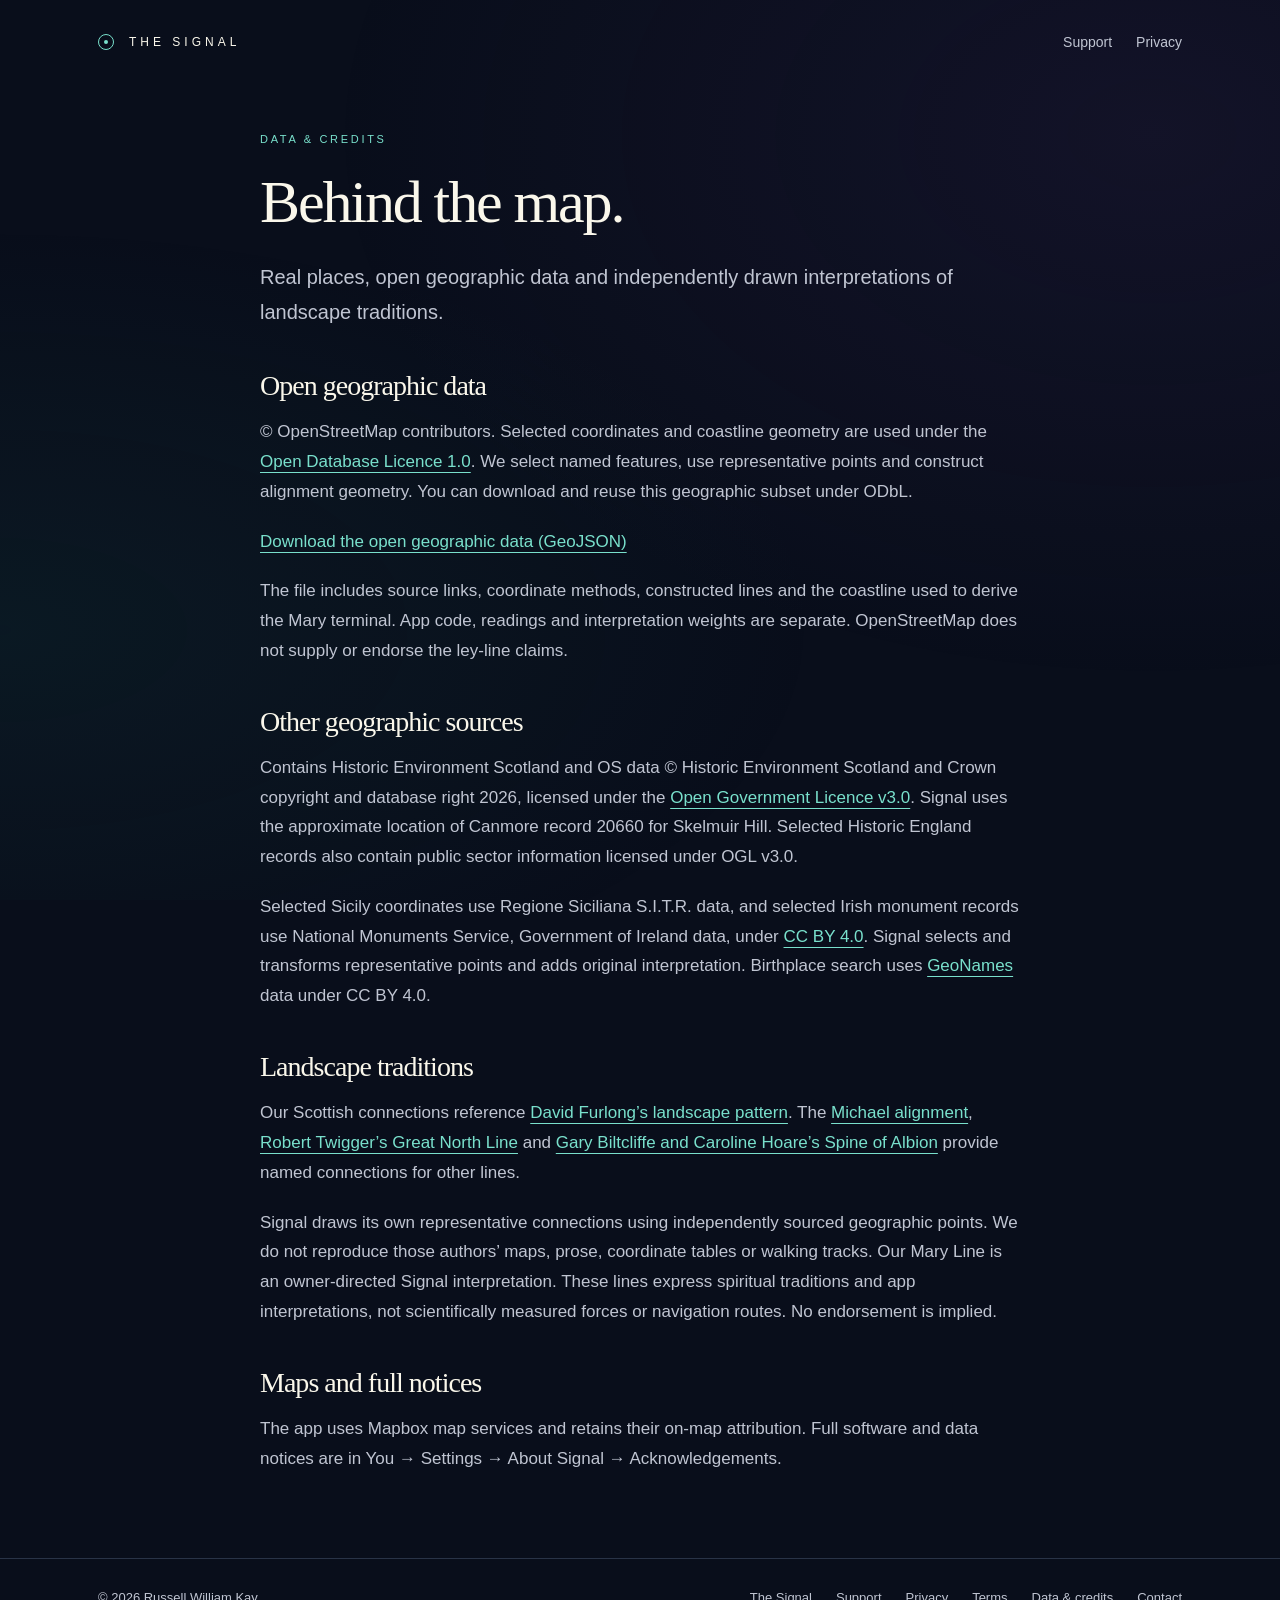
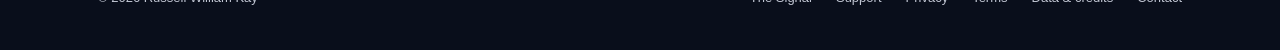
==== credits.html @ 0c4c9445 "Update The Signal public website" ====
<!doctype html>
<html lang="en-GB"><head><meta charset="utf-8"><meta name="viewport" content="width=device-width,initial-scale=1"><meta name="theme-color" content="#090e1b"><title>Data &amp; credits. · The Signal</title><meta name="description" content="Geographic data credits, landscape references and the open geographic download used by The Signal."><link rel="canonical" href="https://rwk506787.github.io/the-signal-site/credits.html"><meta property="og:title" content="Data &amp; credits. · The Signal"><meta property="og:description" content="Geographic data credits, landscape references and the open geographic download used by The Signal."><meta property="og:type" content="website"><link rel="icon" href="favicon.svg" type="image/svg+xml"><link rel="stylesheet" href="styles.css"></head>
<body><a class="skip" href="#main">Skip to content</a><header><div class="shell"><a class="brand" href="index.html"><span class="mark" aria-hidden="true"></span>THE SIGNAL</a><nav aria-label="Main navigation"><a href="support.html">Support</a><a href="privacy.html">Privacy</a></nav></div></header><main id="main" class="shell"><article class="article"><p class="eyebrow">Data &amp; credits</p><h1>Behind the map.</h1><p class="lede">Real places, open geographic data and independently drawn interpretations of landscape traditions.</p>
<h2>Open geographic data</h2><p>© OpenStreetMap contributors. Selected coordinates and coastline geometry are used under the <a href="https://opendatacommons.org/licenses/odbl/1-0/">Open Database Licence 1.0</a>. We select named features, use representative points and construct alignment geometry. You can download and reuse this geographic subset under ODbL.</p><p><a href="data/open-geography.geojson" download>Download the open geographic data (GeoJSON)</a></p><p>The file includes source links, coordinate methods, constructed lines and the coastline used to derive the Mary terminal. App code, readings and interpretation weights are separate. OpenStreetMap does not supply or endorse the ley-line claims.</p>
<h2>Other geographic sources</h2><p>Contains Historic Environment Scotland and OS data © Historic Environment Scotland and Crown copyright and database right 2026, licensed under the <a href="https://www.nationalarchives.gov.uk/doc/open-government-licence/version/3/">Open Government Licence v3.0</a>. Signal uses the approximate location of Canmore record 20660 for Skelmuir Hill. Selected Historic England records also contain public sector information licensed under OGL v3.0.</p><p>Selected Sicily coordinates use Regione Siciliana S.I.T.R. data, and selected Irish monument records use National Monuments Service, Government of Ireland data, under <a href="https://creativecommons.org/licenses/by/4.0/">CC BY 4.0</a>. Signal selects and transforms representative points and adds original interpretation. Birthplace search uses <a href="https://www.geonames.org/">GeoNames</a> data under CC BY 4.0.</p>
<h2>Landscape traditions</h2><p>Our Scottish connections reference <a href="https://davidfurlong.co.uk/scotland.htm">David Furlong’s landscape pattern</a>. The <a href="https://www.davidfurlong.co.uk/michael_alignment.htm">Michael alignment</a>, <a href="https://www.wigtownbookfestival.com/blog/5-questions-robert-twigger">Robert Twigger’s Great North Line</a> and <a href="https://belinusline.com/spined.php">Gary Biltcliffe and Caroline Hoare’s Spine of Albion</a> provide named connections for other lines.</p><p>Signal draws its own representative connections using independently sourced geographic points. We do not reproduce those authors’ maps, prose, coordinate tables or walking tracks. Our Mary Line is an owner-directed Signal interpretation. These lines express spiritual traditions and app interpretations, not scientifically measured forces or navigation routes. No endorsement is implied.</p>
<h2>Maps and full notices</h2><p>The app uses Mapbox map services and retains their on-map attribution. Full software and data notices are in You → Settings → About Signal → Acknowledgements.</p></article></main><footer><div class="shell"><p>© 2026 Russell William Kay</p><nav aria-label="Footer"><a href="index.html">The Signal</a><a href="support.html">Support</a><a href="privacy.html">Privacy</a><a href="terms.html">Terms</a><a href="credits.html">Data &amp; credits</a><a href="mailto:thesignalapp@outlook.com">Contact</a></nav></div></footer></body></html>
---- styles.css ----
*{box-sizing:border-box}html{color-scheme:dark;scroll-behavior:smooth}body{margin:0;background:#090e1b;color:#faf7eb;font:17px/1.75 -apple-system,BlinkMacSystemFont,"Segoe UI",sans-serif}body:before{content:"";position:fixed;inset:0;z-index:-1;pointer-events:none;background:radial-gradient(ellipse at 90% 15%,#39265b35,transparent 50%),radial-gradient(ellipse at 0% 70%,#16595425,transparent 45%)}a{color:#79e0cc;text-underline-offset:5px}a:hover{color:#b5fff0}a:focus-visible,summary:focus-visible{outline:2px solid #79e0cc;outline-offset:5px;border-radius:4px}.skip{position:absolute;left:16px;top:-80px;background:#111b2e;padding:10px;z-index:10}.skip:focus{top:12px}.shell{max-width:1140px;margin:auto;padding:0 28px}header{padding:30px 0}header .shell{display:flex;align-items:center;justify-content:space-between;gap:25px}.brand{text-decoration:none;color:#faf7eb;font-size:12px;letter-spacing:4px;white-space:nowrap;display:flex;align-items:center;gap:15px}.mark{width:16px;height:16px;border:1px solid #79e0cc;border-radius:50%;position:relative}.mark:after{content:"";position:absolute;inset:5px;background:#79e0cc;border-radius:50%}nav{display:flex;gap:24px;flex-wrap:wrap;font-size:14px}nav a{text-decoration:none;color:#c0c5d2}nav a[aria-current=page]{color:#79e0cc}h1,h2,h3{font-family:Georgia,"Times New Roman",serif;font-weight:400;line-height:1.12;letter-spacing:-.035em}h1{font-size:clamp(44px,6vw,76px);margin:20px 0 24px}h2{font-size:34px;margin:40px 0 16px}h3{font-size:27px;margin:0 0 16px}p,li{color:#c0c5d2}p{margin:0 0 20px}.eyebrow{font-size:11px;letter-spacing:2.7px;text-transform:uppercase;color:#79e0cc;margin:0 0 20px}.hero{display:grid;grid-template-columns:1.1fr .9fr;gap:80px;align-items:center;min-height:690px;padding:40px 0 80px}.hero h1 span{color:#79e0cc}.hero .intro{font-size:20px;max-width:490px}.coming{display:inline-flex;gap:10px;align-items:center;font-size:13px;color:#dde5ec;border:1px solid #364153;border-radius:30px;padding:10px 18px;margin:16px 0}.coming:before{content:"";width:6px;height:6px;background:#79e0cc;border-radius:50%}.device-space{position:relative;max-width:330px;margin:auto}.device-space:before{content:"";position:absolute;inset:-8%;border-radius:50%;background:radial-gradient(ellipse,#7257ba45,transparent 67%);filter:blur(20px)}.device{position:relative;width:100%;height:auto;display:block;border:2px solid #414e63;border-radius:42px;box-shadow:0 32px 100px #0008}.stars{position:absolute;inset:-45px;background:radial-gradient(circle at 4% 20%,#79e0cc 1px,transparent 2px),radial-gradient(circle at 96% 74%,#79e0cc 1px,transparent 3px),radial-gradient(circle at 13% 69%,#b293f8 1px,transparent 2px),radial-gradient(circle at 88% 9%,#faf7eb 1px,transparent 2px),radial-gradient(circle at 95% 27%,#b293f8 1px,transparent 2px),radial-gradient(circle at 7% 88%,#b293f8 2px,transparent 3px);animation:breathe 8s ease-in-out infinite;pointer-events:none}.features{display:grid;grid-template-columns:repeat(3,1fr);gap:45px;padding:40px 0 70px;border-top:1px solid #293347}.features p{font-size:16px}.article{max-width:760px;margin:45px auto 85px}.article h1{font-size:clamp(42px,6vw,60px)}.article h2{font-size:28px}.lede{font-size:20px}.note{padding:22px 26px;border-left:2px solid #79e0cc;background:#121c2d;margin:28px 0}.note p:last-child{margin:0}footer{border-top:1px solid #293347;padding:28px 0 40px}footer .shell{display:flex;justify-content:space-between;gap:28px;flex-wrap:wrap}footer p{font-size:13px;margin:0}footer nav{font-size:13px}.contact{overflow-wrap:anywhere}.small{font-size:14px;color:#a5afbf}.home-cta{padding-bottom:60px;max-width:650px}@keyframes breathe{50%{opacity:.35;transform:translateY(8px)}}@media(prefers-reduced-motion:reduce){html{scroll-behavior:auto}.stars{animation:none}}@media(max-width:720px){.shell{padding:0 23px}header{padding:24px 0}header .shell{align-items:flex-start}header nav{gap:15px;font-size:13px}.brand{font-size:10px;letter-spacing:2px;gap:10px}.hero{grid-template-columns:1fr;gap:38px;padding:35px 0 65px;min-height:0}.hero h1{font-size:54px}.hero .intro{font-size:18px}.device-space{max-width:280px}.features{grid-template-columns:1fr;gap:25px}.article{margin:25px auto 55px}.article h1{font-size:44px}.article h2{font-size:27px}footer .shell{flex-direction:column;gap:16px}}
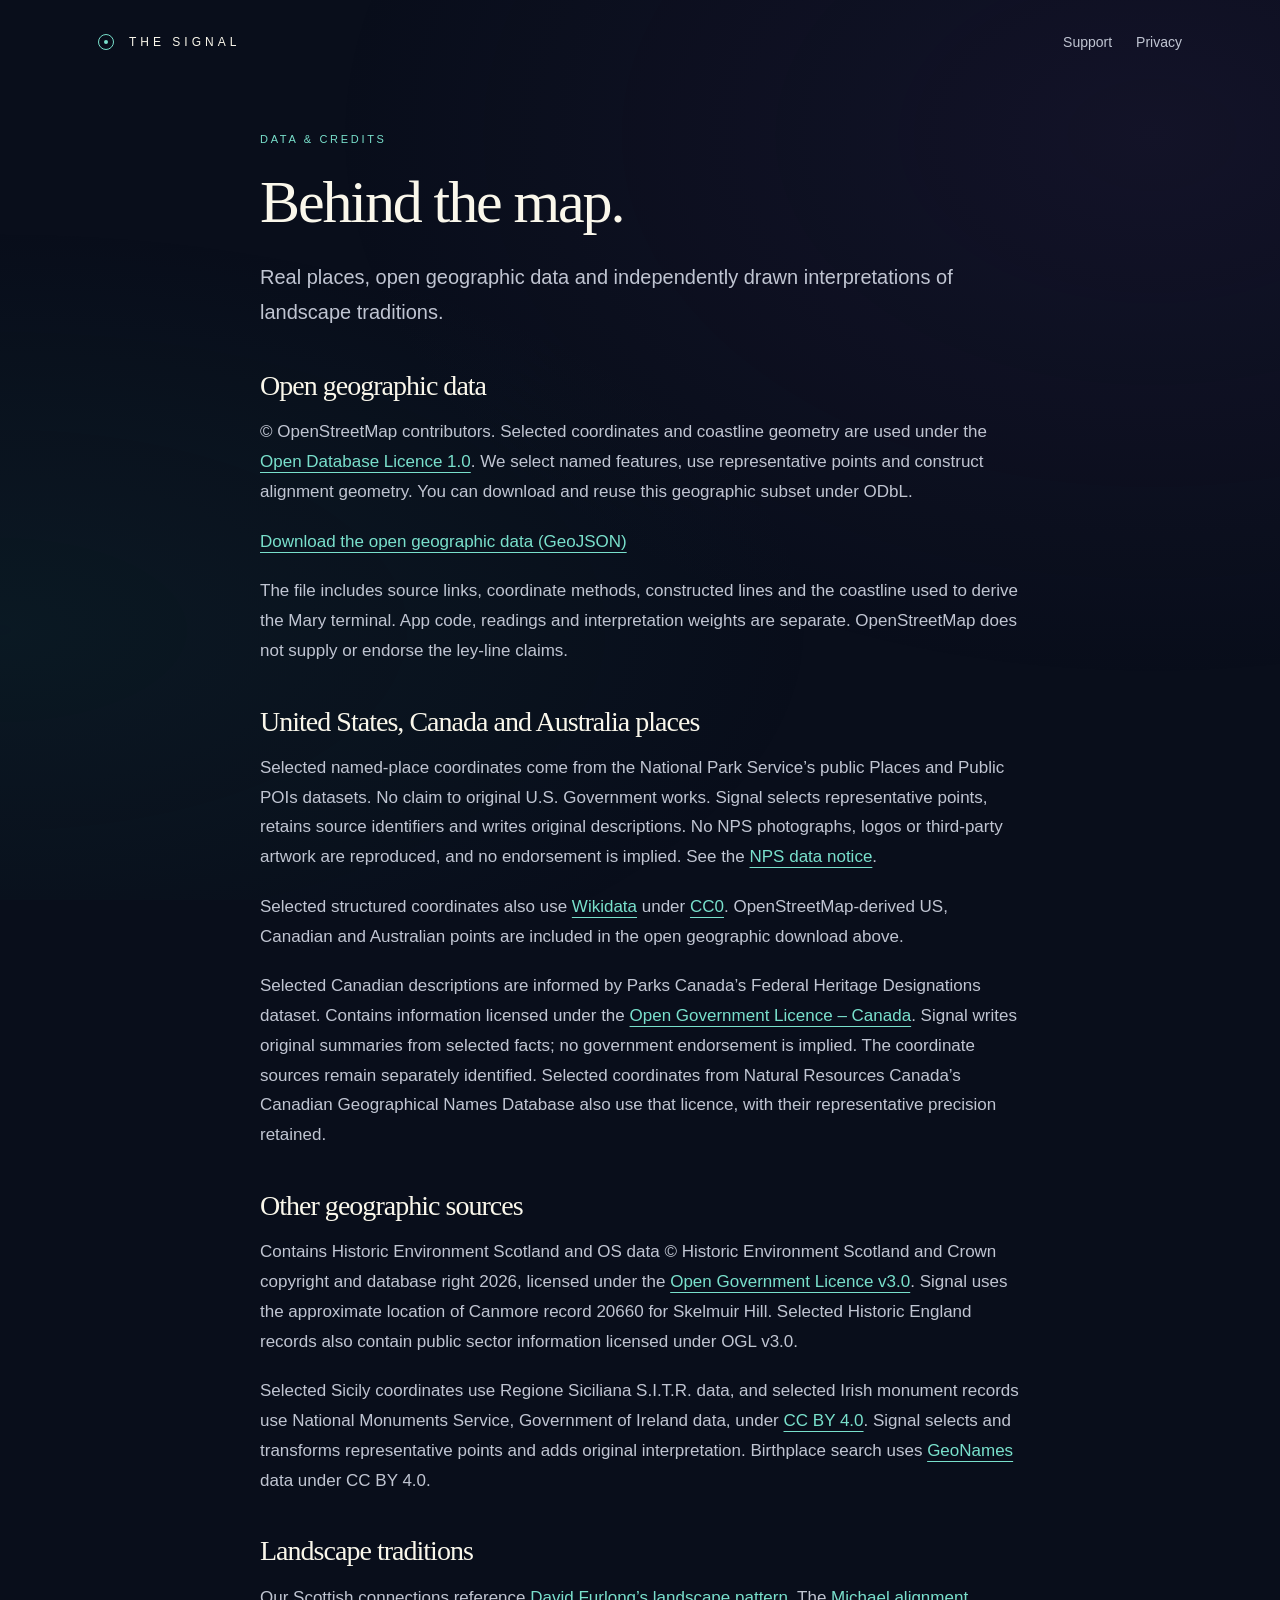
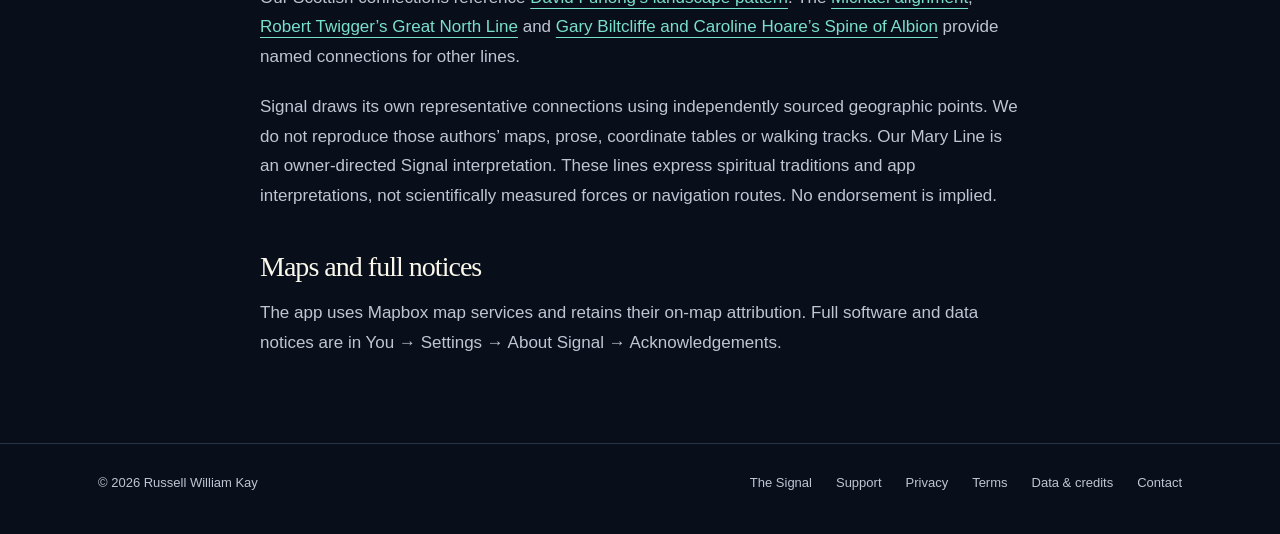
==== commit 42341b2a: "Update The Signal public website" ====
--- a/credits.html
+++ b/credits.html
@@ -2,6 +2,6 @@
 <html lang="en-GB"><head><meta charset="utf-8"><meta name="viewport" content="width=device-width,initial-scale=1"><meta name="theme-color" content="#090e1b"><title>Data &amp; credits. · The Signal</title><meta name="description" content="Geographic data credits, landscape references and the open geographic download used by The Signal."><link rel="canonical" href="https://rwk506787.github.io/the-signal-site/credits.html"><meta property="og:title" content="Data &amp; credits. · The Signal"><meta property="og:description" content="Geographic data credits, landscape references and the open geographic download used by The Signal."><meta property="og:type" content="website"><link rel="icon" href="favicon.svg" type="image/svg+xml"><link rel="stylesheet" href="styles.css"></head>
 <body><a class="skip" href="#main">Skip to content</a><header><div class="shell"><a class="brand" href="index.html"><span class="mark" aria-hidden="true"></span>THE SIGNAL</a><nav aria-label="Main navigation"><a href="support.html">Support</a><a href="privacy.html">Privacy</a></nav></div></header><main id="main" class="shell"><article class="article"><p class="eyebrow">Data &amp; credits</p><h1>Behind the map.</h1><p class="lede">Real places, open geographic data and independently drawn interpretations of landscape traditions.</p>
 <h2>Open geographic data</h2><p>© OpenStreetMap contributors. Selected coordinates and coastline geometry are used under the <a href="https://opendatacommons.org/licenses/odbl/1-0/">Open Database Licence 1.0</a>. We select named features, use representative points and construct alignment geometry. You can download and reuse this geographic subset under ODbL.</p><p><a href="data/open-geography.geojson" download>Download the open geographic data (GeoJSON)</a></p><p>The file includes source links, coordinate methods, constructed lines and the coastline used to derive the Mary terminal. App code, readings and interpretation weights are separate. OpenStreetMap does not supply or endorse the ley-line claims.</p>
-<h2>Other geographic sources</h2><p>Contains Historic Environment Scotland and OS data © Historic Environment Scotland and Crown copyright and database right 2026, licensed under the <a href="https://www.nationalarchives.gov.uk/doc/open-government-licence/version/3/">Open Government Licence v3.0</a>. Signal uses the approximate location of Canmore record 20660 for Skelmuir Hill. Selected Historic England records also contain public sector information licensed under OGL v3.0.</p><p>Selected Sicily coordinates use Regione Siciliana S.I.T.R. data, and selected Irish monument records use National Monuments Service, Government of Ireland data, under <a href="https://creativecommons.org/licenses/by/4.0/">CC BY 4.0</a>. Signal selects and transforms representative points and adds original interpretation. Birthplace search uses <a href="https://www.geonames.org/">GeoNames</a> data under CC BY 4.0.</p>
+<h2>United States, Canada and Australia places</h2><p>Selected named-place coordinates come from the National Park Service’s public Places and Public POIs datasets. No claim to original U.S. Government works. Signal selects representative points, retains source identifiers and writes original descriptions. No NPS photographs, logos or third-party artwork are reproduced, and no endorsement is implied. See the <a href="https://www.nps.gov/aboutus/disclaimer.htm">NPS data notice</a>.</p><p>Selected structured coordinates also use <a href="https://www.wikidata.org/">Wikidata</a> under <a href="https://creativecommons.org/publicdomain/zero/1.0/">CC0</a>. OpenStreetMap-derived US, Canadian and Australian points are included in the open geographic download above.</p><p>Selected Canadian descriptions are informed by Parks Canada’s Federal Heritage Designations dataset. Contains information licensed under the <a href="https://open.canada.ca/en/open-government-licence-canada">Open Government Licence – Canada</a>. Signal writes original summaries from selected facts; no government endorsement is implied. The coordinate sources remain separately identified. Selected coordinates from Natural Resources Canada’s Canadian Geographical Names Database also use that licence, with their representative precision retained.</p><h2>Other geographic sources</h2><p>Contains Historic Environment Scotland and OS data © Historic Environment Scotland and Crown copyright and database right 2026, licensed under the <a href="https://www.nationalarchives.gov.uk/doc/open-government-licence/version/3/">Open Government Licence v3.0</a>. Signal uses the approximate location of Canmore record 20660 for Skelmuir Hill. Selected Historic England records also contain public sector information licensed under OGL v3.0.</p><p>Selected Sicily coordinates use Regione Siciliana S.I.T.R. data, and selected Irish monument records use National Monuments Service, Government of Ireland data, under <a href="https://creativecommons.org/licenses/by/4.0/">CC BY 4.0</a>. Signal selects and transforms representative points and adds original interpretation. Birthplace search uses <a href="https://www.geonames.org/">GeoNames</a> data under CC BY 4.0.</p>
 <h2>Landscape traditions</h2><p>Our Scottish connections reference <a href="https://davidfurlong.co.uk/scotland.htm">David Furlong’s landscape pattern</a>. The <a href="https://www.davidfurlong.co.uk/michael_alignment.htm">Michael alignment</a>, <a href="https://www.wigtownbookfestival.com/blog/5-questions-robert-twigger">Robert Twigger’s Great North Line</a> and <a href="https://belinusline.com/spined.php">Gary Biltcliffe and Caroline Hoare’s Spine of Albion</a> provide named connections for other lines.</p><p>Signal draws its own representative connections using independently sourced geographic points. We do not reproduce those authors’ maps, prose, coordinate tables or walking tracks. Our Mary Line is an owner-directed Signal interpretation. These lines express spiritual traditions and app interpretations, not scientifically measured forces or navigation routes. No endorsement is implied.</p>
 <h2>Maps and full notices</h2><p>The app uses Mapbox map services and retains their on-map attribution. Full software and data notices are in You → Settings → About Signal → Acknowledgements.</p></article></main><footer><div class="shell"><p>© 2026 Russell William Kay</p><nav aria-label="Footer"><a href="index.html">The Signal</a><a href="support.html">Support</a><a href="privacy.html">Privacy</a><a href="terms.html">Terms</a><a href="credits.html">Data &amp; credits</a><a href="mailto:thesignalapp@outlook.com">Contact</a></nav></div></footer></body></html>
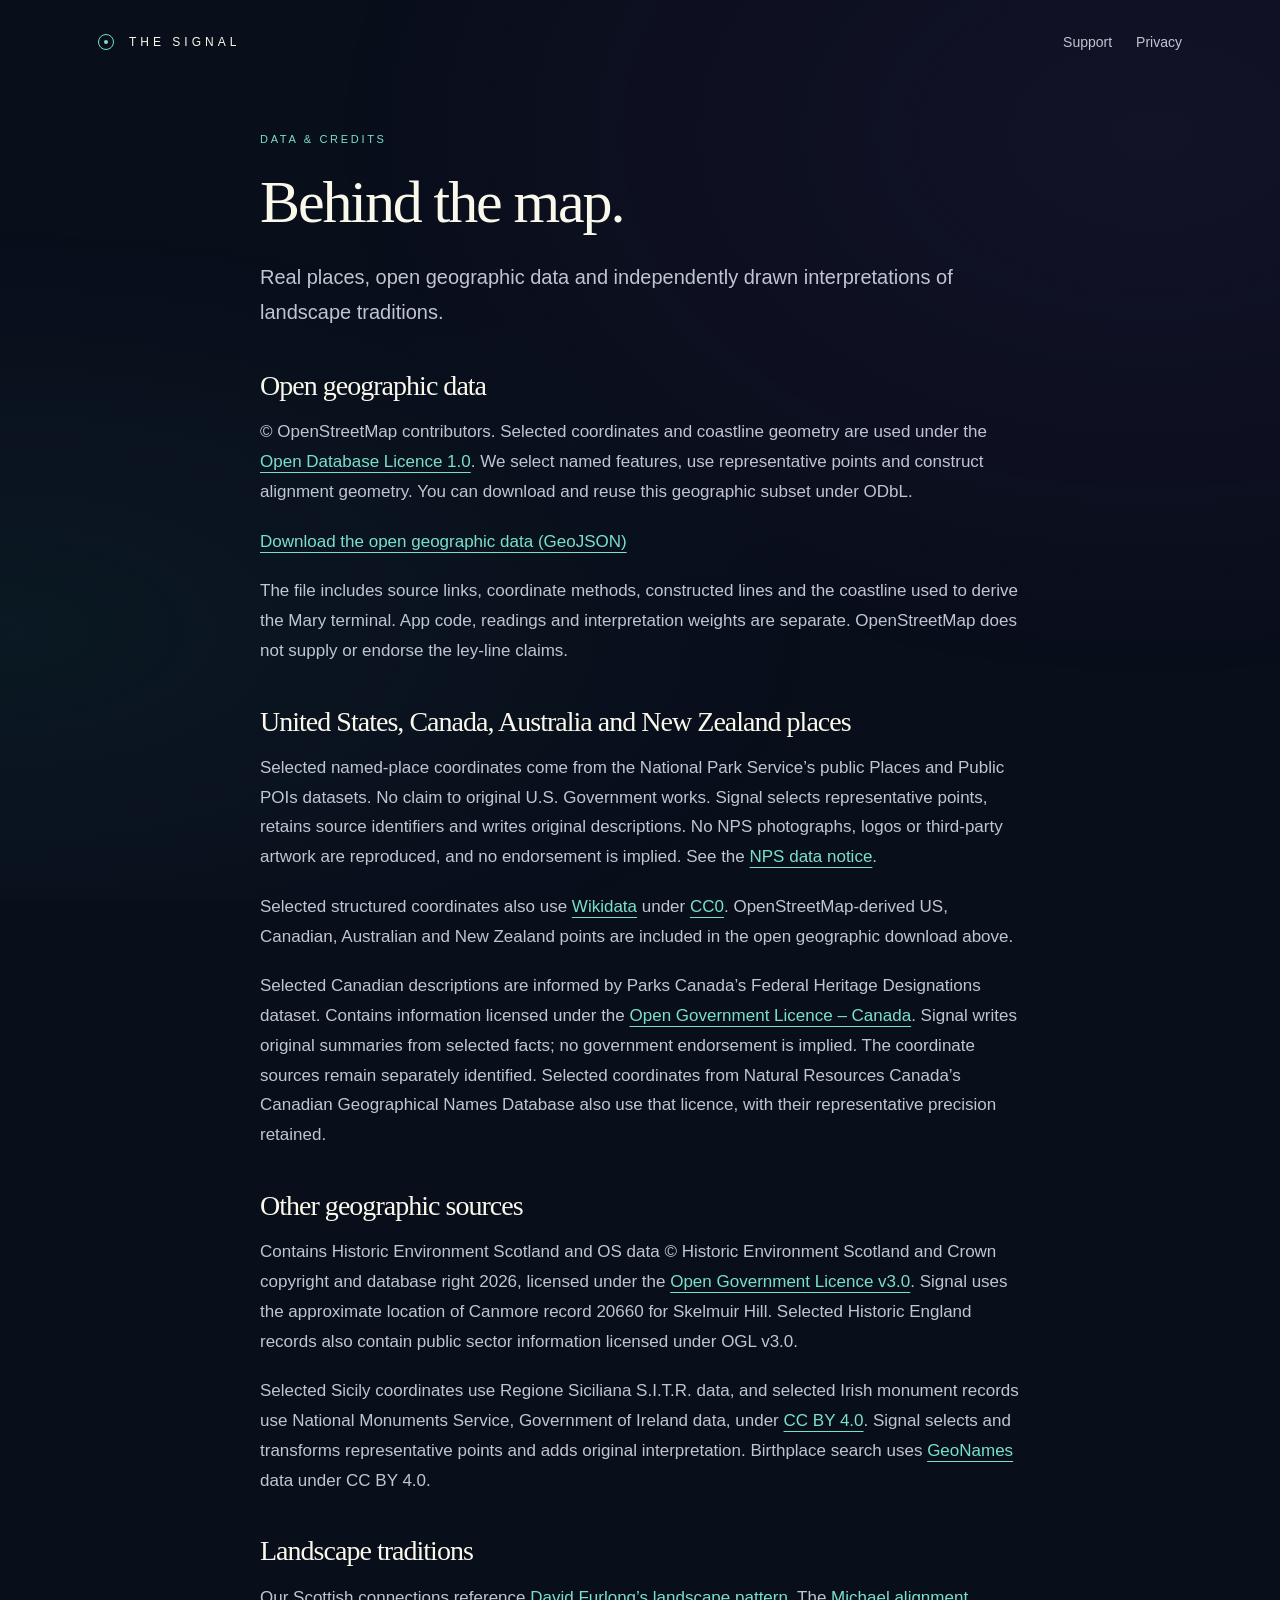
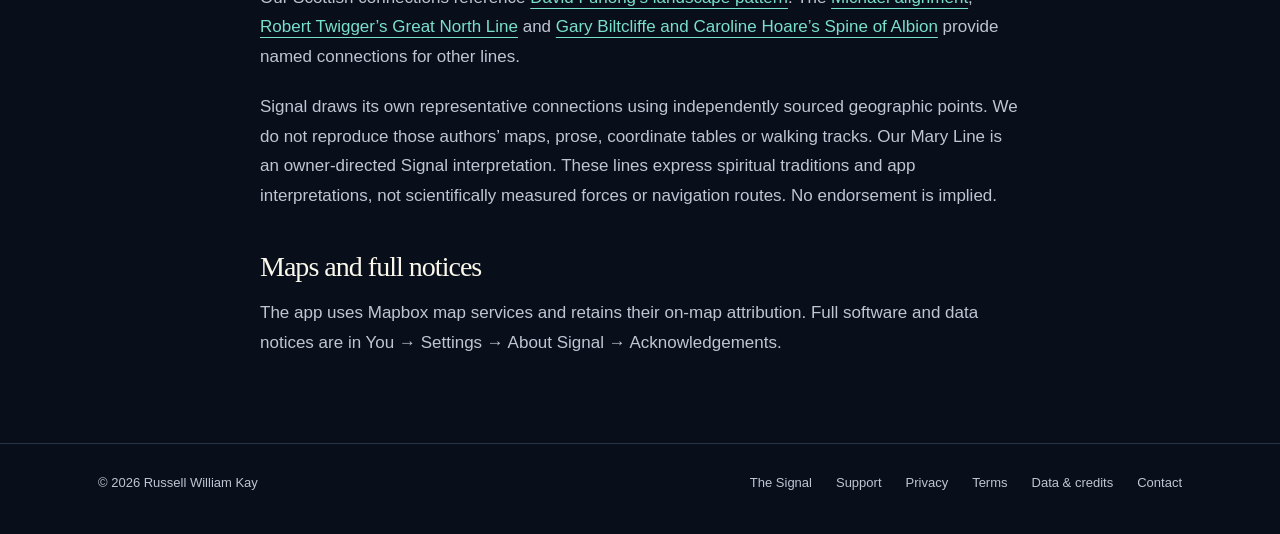
==== commit 331f879c: "Update The Signal public website" ====
--- a/credits.html
+++ b/credits.html
@@ -2,6 +2,6 @@
 <html lang="en-GB"><head><meta charset="utf-8"><meta name="viewport" content="width=device-width,initial-scale=1"><meta name="theme-color" content="#090e1b"><title>Data &amp; credits. · The Signal</title><meta name="description" content="Geographic data credits, landscape references and the open geographic download used by The Signal."><link rel="canonical" href="https://rwk506787.github.io/the-signal-site/credits.html"><meta property="og:title" content="Data &amp; credits. · The Signal"><meta property="og:description" content="Geographic data credits, landscape references and the open geographic download used by The Signal."><meta property="og:type" content="website"><link rel="icon" href="favicon.svg" type="image/svg+xml"><link rel="stylesheet" href="styles.css"></head>
 <body><a class="skip" href="#main">Skip to content</a><header><div class="shell"><a class="brand" href="index.html"><span class="mark" aria-hidden="true"></span>THE SIGNAL</a><nav aria-label="Main navigation"><a href="support.html">Support</a><a href="privacy.html">Privacy</a></nav></div></header><main id="main" class="shell"><article class="article"><p class="eyebrow">Data &amp; credits</p><h1>Behind the map.</h1><p class="lede">Real places, open geographic data and independently drawn interpretations of landscape traditions.</p>
 <h2>Open geographic data</h2><p>© OpenStreetMap contributors. Selected coordinates and coastline geometry are used under the <a href="https://opendatacommons.org/licenses/odbl/1-0/">Open Database Licence 1.0</a>. We select named features, use representative points and construct alignment geometry. You can download and reuse this geographic subset under ODbL.</p><p><a href="data/open-geography.geojson" download>Download the open geographic data (GeoJSON)</a></p><p>The file includes source links, coordinate methods, constructed lines and the coastline used to derive the Mary terminal. App code, readings and interpretation weights are separate. OpenStreetMap does not supply or endorse the ley-line claims.</p>
-<h2>United States, Canada and Australia places</h2><p>Selected named-place coordinates come from the National Park Service’s public Places and Public POIs datasets. No claim to original U.S. Government works. Signal selects representative points, retains source identifiers and writes original descriptions. No NPS photographs, logos or third-party artwork are reproduced, and no endorsement is implied. See the <a href="https://www.nps.gov/aboutus/disclaimer.htm">NPS data notice</a>.</p><p>Selected structured coordinates also use <a href="https://www.wikidata.org/">Wikidata</a> under <a href="https://creativecommons.org/publicdomain/zero/1.0/">CC0</a>. OpenStreetMap-derived US, Canadian and Australian points are included in the open geographic download above.</p><p>Selected Canadian descriptions are informed by Parks Canada’s Federal Heritage Designations dataset. Contains information licensed under the <a href="https://open.canada.ca/en/open-government-licence-canada">Open Government Licence – Canada</a>. Signal writes original summaries from selected facts; no government endorsement is implied. The coordinate sources remain separately identified. Selected coordinates from Natural Resources Canada’s Canadian Geographical Names Database also use that licence, with their representative precision retained.</p><h2>Other geographic sources</h2><p>Contains Historic Environment Scotland and OS data © Historic Environment Scotland and Crown copyright and database right 2026, licensed under the <a href="https://www.nationalarchives.gov.uk/doc/open-government-licence/version/3/">Open Government Licence v3.0</a>. Signal uses the approximate location of Canmore record 20660 for Skelmuir Hill. Selected Historic England records also contain public sector information licensed under OGL v3.0.</p><p>Selected Sicily coordinates use Regione Siciliana S.I.T.R. data, and selected Irish monument records use National Monuments Service, Government of Ireland data, under <a href="https://creativecommons.org/licenses/by/4.0/">CC BY 4.0</a>. Signal selects and transforms representative points and adds original interpretation. Birthplace search uses <a href="https://www.geonames.org/">GeoNames</a> data under CC BY 4.0.</p>
+<h2>United States, Canada, Australia and New Zealand places</h2><p>Selected named-place coordinates come from the National Park Service’s public Places and Public POIs datasets. No claim to original U.S. Government works. Signal selects representative points, retains source identifiers and writes original descriptions. No NPS photographs, logos or third-party artwork are reproduced, and no endorsement is implied. See the <a href="https://www.nps.gov/aboutus/disclaimer.htm">NPS data notice</a>.</p><p>Selected structured coordinates also use <a href="https://www.wikidata.org/">Wikidata</a> under <a href="https://creativecommons.org/publicdomain/zero/1.0/">CC0</a>. OpenStreetMap-derived US, Canadian, Australian and New Zealand points are included in the open geographic download above.</p><p>Selected Canadian descriptions are informed by Parks Canada’s Federal Heritage Designations dataset. Contains information licensed under the <a href="https://open.canada.ca/en/open-government-licence-canada">Open Government Licence – Canada</a>. Signal writes original summaries from selected facts; no government endorsement is implied. The coordinate sources remain separately identified. Selected coordinates from Natural Resources Canada’s Canadian Geographical Names Database also use that licence, with their representative precision retained.</p><h2>Other geographic sources</h2><p>Contains Historic Environment Scotland and OS data © Historic Environment Scotland and Crown copyright and database right 2026, licensed under the <a href="https://www.nationalarchives.gov.uk/doc/open-government-licence/version/3/">Open Government Licence v3.0</a>. Signal uses the approximate location of Canmore record 20660 for Skelmuir Hill. Selected Historic England records also contain public sector information licensed under OGL v3.0.</p><p>Selected Sicily coordinates use Regione Siciliana S.I.T.R. data, and selected Irish monument records use National Monuments Service, Government of Ireland data, under <a href="https://creativecommons.org/licenses/by/4.0/">CC BY 4.0</a>. Signal selects and transforms representative points and adds original interpretation. Birthplace search uses <a href="https://www.geonames.org/">GeoNames</a> data under CC BY 4.0.</p>
 <h2>Landscape traditions</h2><p>Our Scottish connections reference <a href="https://davidfurlong.co.uk/scotland.htm">David Furlong’s landscape pattern</a>. The <a href="https://www.davidfurlong.co.uk/michael_alignment.htm">Michael alignment</a>, <a href="https://www.wigtownbookfestival.com/blog/5-questions-robert-twigger">Robert Twigger’s Great North Line</a> and <a href="https://belinusline.com/spined.php">Gary Biltcliffe and Caroline Hoare’s Spine of Albion</a> provide named connections for other lines.</p><p>Signal draws its own representative connections using independently sourced geographic points. We do not reproduce those authors’ maps, prose, coordinate tables or walking tracks. Our Mary Line is an owner-directed Signal interpretation. These lines express spiritual traditions and app interpretations, not scientifically measured forces or navigation routes. No endorsement is implied.</p>
 <h2>Maps and full notices</h2><p>The app uses Mapbox map services and retains their on-map attribution. Full software and data notices are in You → Settings → About Signal → Acknowledgements.</p></article></main><footer><div class="shell"><p>© 2026 Russell William Kay</p><nav aria-label="Footer"><a href="index.html">The Signal</a><a href="support.html">Support</a><a href="privacy.html">Privacy</a><a href="terms.html">Terms</a><a href="credits.html">Data &amp; credits</a><a href="mailto:thesignalapp@outlook.com">Contact</a></nav></div></footer></body></html>
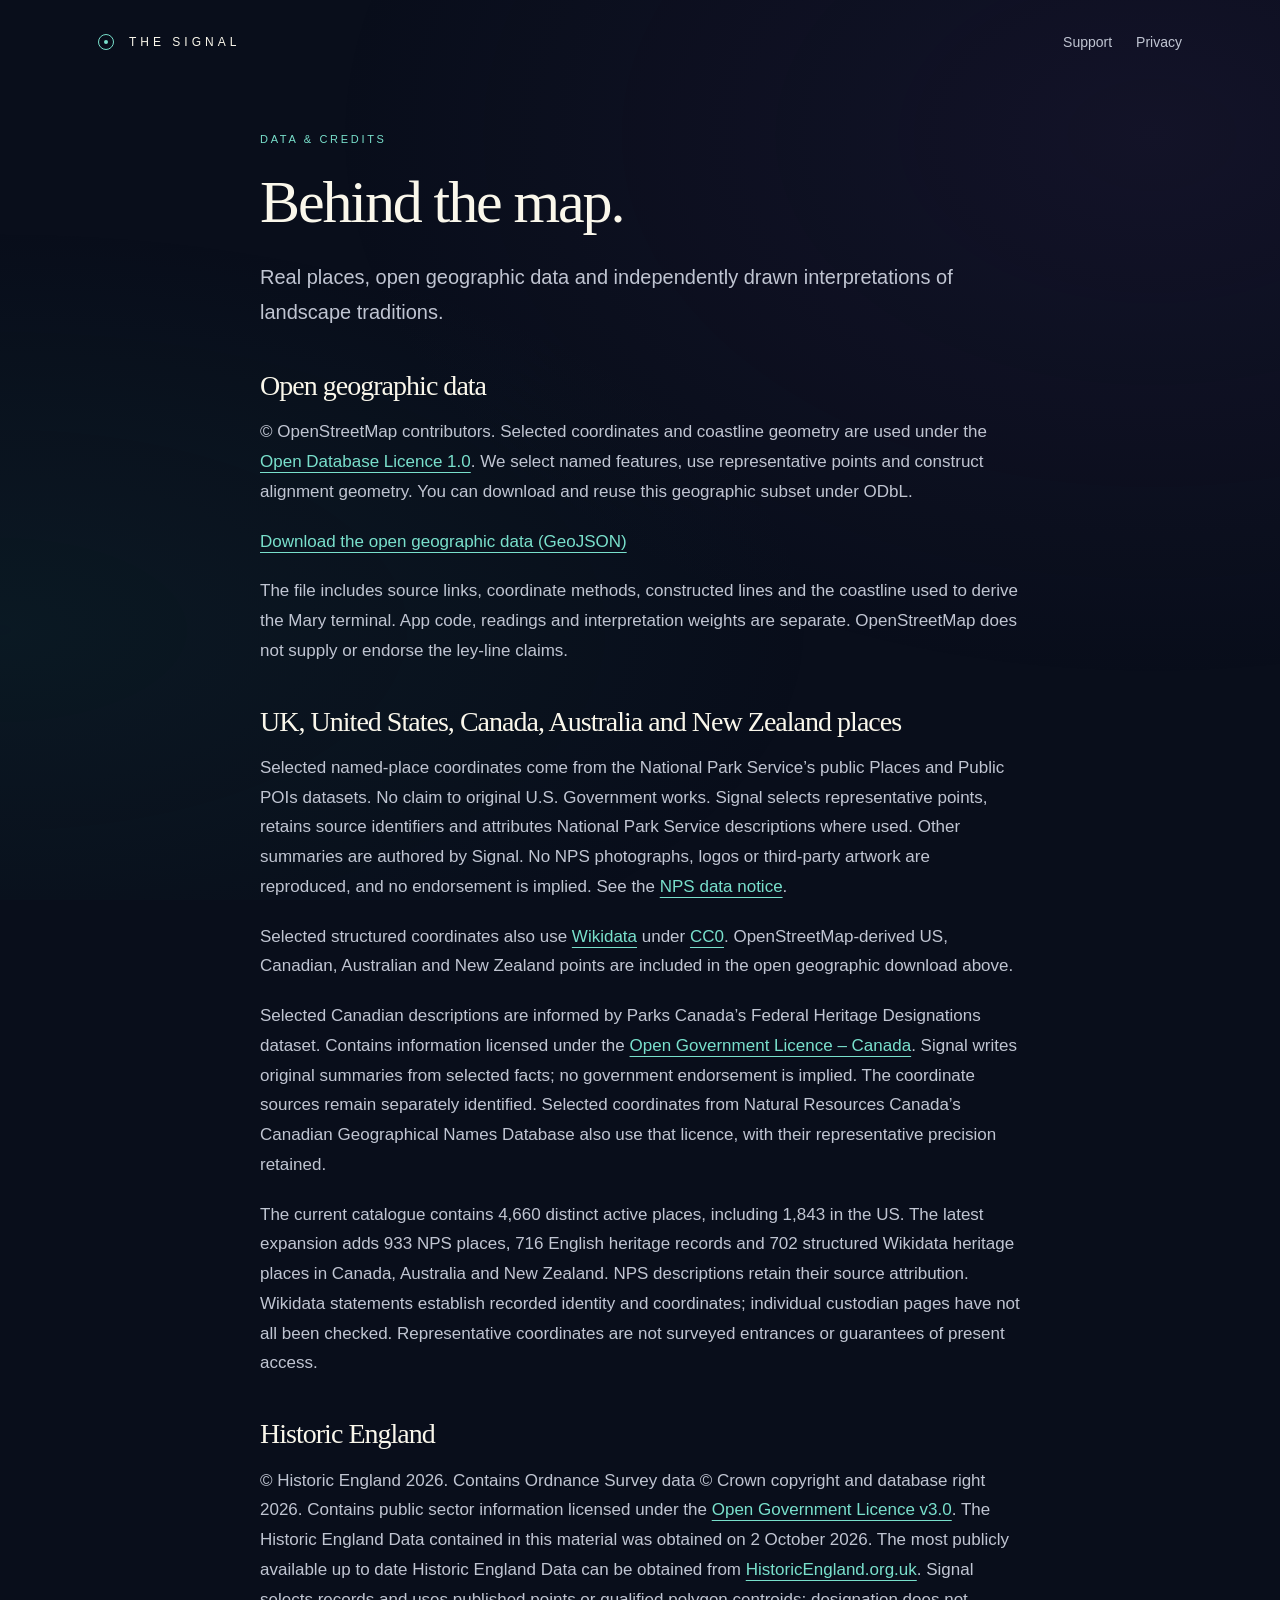
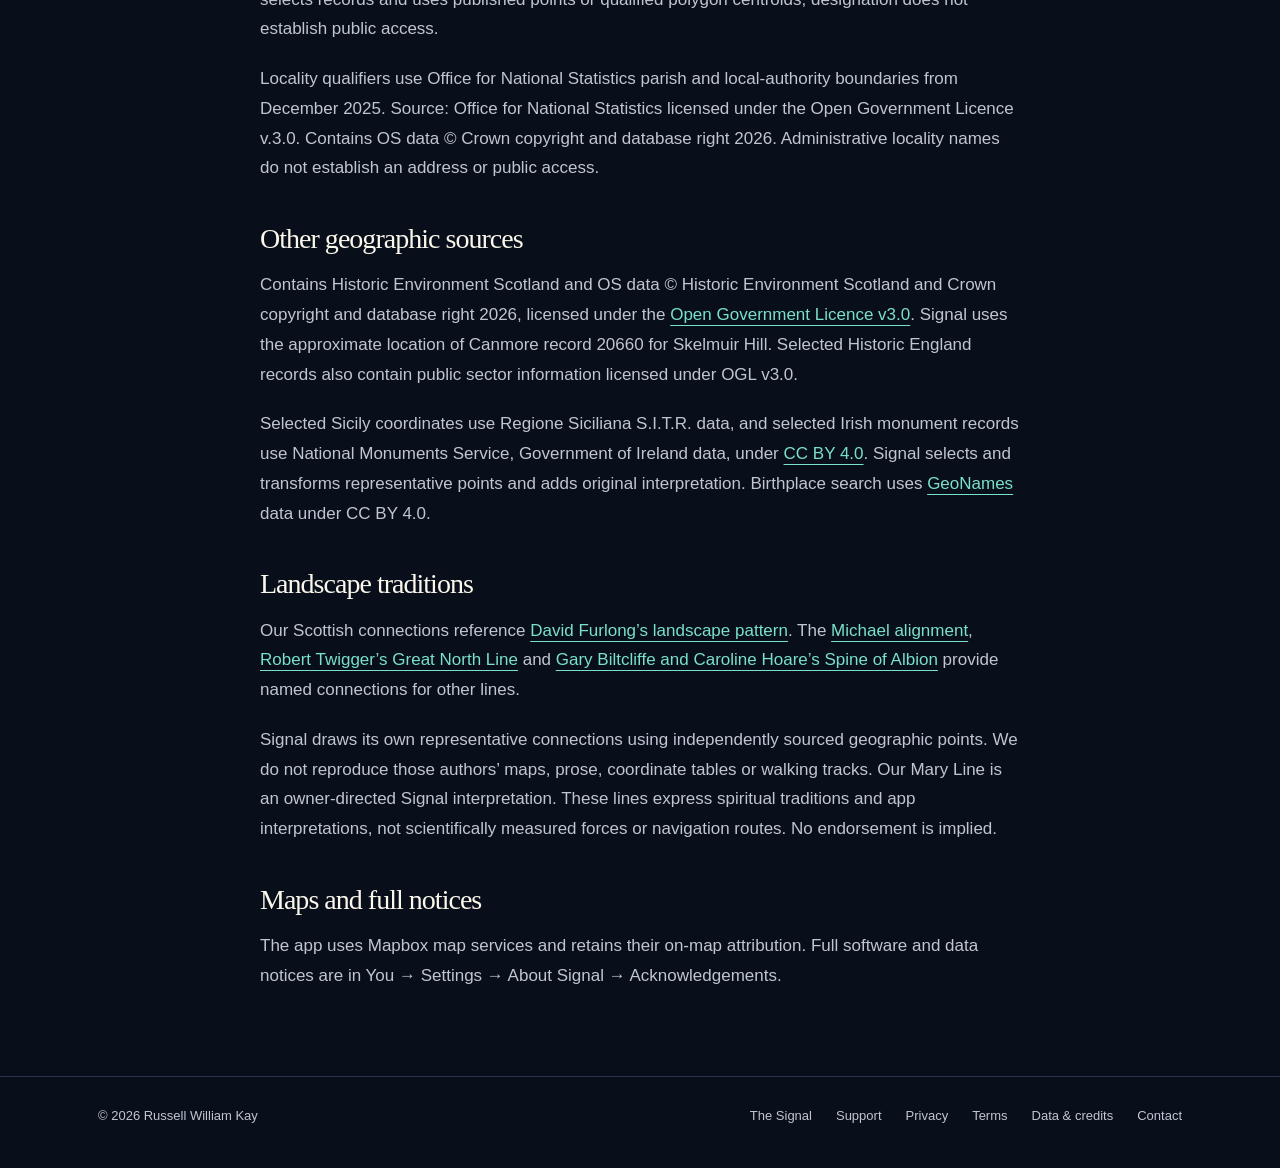
==== commit 3abb5143: "Update The Signal public website" ====
--- a/credits.html
+++ b/credits.html
@@ -2,6 +2,6 @@
 <html lang="en-GB"><head><meta charset="utf-8"><meta name="viewport" content="width=device-width,initial-scale=1"><meta name="theme-color" content="#090e1b"><title>Data &amp; credits. · The Signal</title><meta name="description" content="Geographic data credits, landscape references and the open geographic download used by The Signal."><link rel="canonical" href="https://rwk506787.github.io/the-signal-site/credits.html"><meta property="og:title" content="Data &amp; credits. · The Signal"><meta property="og:description" content="Geographic data credits, landscape references and the open geographic download used by The Signal."><meta property="og:type" content="website"><link rel="icon" href="favicon.svg" type="image/svg+xml"><link rel="stylesheet" href="styles.css"></head>
 <body><a class="skip" href="#main">Skip to content</a><header><div class="shell"><a class="brand" href="index.html"><span class="mark" aria-hidden="true"></span>THE SIGNAL</a><nav aria-label="Main navigation"><a href="support.html">Support</a><a href="privacy.html">Privacy</a></nav></div></header><main id="main" class="shell"><article class="article"><p class="eyebrow">Data &amp; credits</p><h1>Behind the map.</h1><p class="lede">Real places, open geographic data and independently drawn interpretations of landscape traditions.</p>
 <h2>Open geographic data</h2><p>© OpenStreetMap contributors. Selected coordinates and coastline geometry are used under the <a href="https://opendatacommons.org/licenses/odbl/1-0/">Open Database Licence 1.0</a>. We select named features, use representative points and construct alignment geometry. You can download and reuse this geographic subset under ODbL.</p><p><a href="data/open-geography.geojson" download>Download the open geographic data (GeoJSON)</a></p><p>The file includes source links, coordinate methods, constructed lines and the coastline used to derive the Mary terminal. App code, readings and interpretation weights are separate. OpenStreetMap does not supply or endorse the ley-line claims.</p>
-<h2>United States, Canada, Australia and New Zealand places</h2><p>Selected named-place coordinates come from the National Park Service’s public Places and Public POIs datasets. No claim to original U.S. Government works. Signal selects representative points, retains source identifiers and writes original descriptions. No NPS photographs, logos or third-party artwork are reproduced, and no endorsement is implied. See the <a href="https://www.nps.gov/aboutus/disclaimer.htm">NPS data notice</a>.</p><p>Selected structured coordinates also use <a href="https://www.wikidata.org/">Wikidata</a> under <a href="https://creativecommons.org/publicdomain/zero/1.0/">CC0</a>. OpenStreetMap-derived US, Canadian, Australian and New Zealand points are included in the open geographic download above.</p><p>Selected Canadian descriptions are informed by Parks Canada’s Federal Heritage Designations dataset. Contains information licensed under the <a href="https://open.canada.ca/en/open-government-licence-canada">Open Government Licence – Canada</a>. Signal writes original summaries from selected facts; no government endorsement is implied. The coordinate sources remain separately identified. Selected coordinates from Natural Resources Canada’s Canadian Geographical Names Database also use that licence, with their representative precision retained.</p><h2>Other geographic sources</h2><p>Contains Historic Environment Scotland and OS data © Historic Environment Scotland and Crown copyright and database right 2026, licensed under the <a href="https://www.nationalarchives.gov.uk/doc/open-government-licence/version/3/">Open Government Licence v3.0</a>. Signal uses the approximate location of Canmore record 20660 for Skelmuir Hill. Selected Historic England records also contain public sector information licensed under OGL v3.0.</p><p>Selected Sicily coordinates use Regione Siciliana S.I.T.R. data, and selected Irish monument records use National Monuments Service, Government of Ireland data, under <a href="https://creativecommons.org/licenses/by/4.0/">CC BY 4.0</a>. Signal selects and transforms representative points and adds original interpretation. Birthplace search uses <a href="https://www.geonames.org/">GeoNames</a> data under CC BY 4.0.</p>
+<h2>UK, United States, Canada, Australia and New Zealand places</h2><p>Selected named-place coordinates come from the National Park Service’s public Places and Public POIs datasets. No claim to original U.S. Government works. Signal selects representative points, retains source identifiers and attributes National Park Service descriptions where used. Other summaries are authored by Signal. No NPS photographs, logos or third-party artwork are reproduced, and no endorsement is implied. See the <a href="https://www.nps.gov/aboutus/disclaimer.htm">NPS data notice</a>.</p><p>Selected structured coordinates also use <a href="https://www.wikidata.org/">Wikidata</a> under <a href="https://creativecommons.org/publicdomain/zero/1.0/">CC0</a>. OpenStreetMap-derived US, Canadian, Australian and New Zealand points are included in the open geographic download above.</p><p>Selected Canadian descriptions are informed by Parks Canada’s Federal Heritage Designations dataset. Contains information licensed under the <a href="https://open.canada.ca/en/open-government-licence-canada">Open Government Licence – Canada</a>. Signal writes original summaries from selected facts; no government endorsement is implied. The coordinate sources remain separately identified. Selected coordinates from Natural Resources Canada’s Canadian Geographical Names Database also use that licence, with their representative precision retained.</p><p>The current catalogue contains 4,660 distinct active places, including 1,843 in the US. The latest expansion adds 933 NPS places, 716 English heritage records and 702 structured Wikidata heritage places in Canada, Australia and New Zealand. NPS descriptions retain their source attribution. Wikidata statements establish recorded identity and coordinates; individual custodian pages have not all been checked. Representative coordinates are not surveyed entrances or guarantees of present access.</p><h2>Historic England</h2><p>© Historic England 2026. Contains Ordnance Survey data © Crown copyright and database right 2026. Contains public sector information licensed under the <a href="https://www.nationalarchives.gov.uk/doc/open-government-licence/version/3/">Open Government Licence v3.0</a>. The Historic England Data contained in this material was obtained on 2 October 2026. The most publicly available up to date Historic England Data can be obtained from <a href="https://HistoricEngland.org.uk">HistoricEngland.org.uk</a>. Signal selects records and uses published points or qualified polygon centroids; designation does not establish public access.</p><p>Locality qualifiers use Office for National Statistics parish and local-authority boundaries from December 2025. Source: Office for National Statistics licensed under the Open Government Licence v.3.0. Contains OS data © Crown copyright and database right 2026. Administrative locality names do not establish an address or public access.</p><h2>Other geographic sources</h2><p>Contains Historic Environment Scotland and OS data © Historic Environment Scotland and Crown copyright and database right 2026, licensed under the <a href="https://www.nationalarchives.gov.uk/doc/open-government-licence/version/3/">Open Government Licence v3.0</a>. Signal uses the approximate location of Canmore record 20660 for Skelmuir Hill. Selected Historic England records also contain public sector information licensed under OGL v3.0.</p><p>Selected Sicily coordinates use Regione Siciliana S.I.T.R. data, and selected Irish monument records use National Monuments Service, Government of Ireland data, under <a href="https://creativecommons.org/licenses/by/4.0/">CC BY 4.0</a>. Signal selects and transforms representative points and adds original interpretation. Birthplace search uses <a href="https://www.geonames.org/">GeoNames</a> data under CC BY 4.0.</p>
 <h2>Landscape traditions</h2><p>Our Scottish connections reference <a href="https://davidfurlong.co.uk/scotland.htm">David Furlong’s landscape pattern</a>. The <a href="https://www.davidfurlong.co.uk/michael_alignment.htm">Michael alignment</a>, <a href="https://www.wigtownbookfestival.com/blog/5-questions-robert-twigger">Robert Twigger’s Great North Line</a> and <a href="https://belinusline.com/spined.php">Gary Biltcliffe and Caroline Hoare’s Spine of Albion</a> provide named connections for other lines.</p><p>Signal draws its own representative connections using independently sourced geographic points. We do not reproduce those authors’ maps, prose, coordinate tables or walking tracks. Our Mary Line is an owner-directed Signal interpretation. These lines express spiritual traditions and app interpretations, not scientifically measured forces or navigation routes. No endorsement is implied.</p>
 <h2>Maps and full notices</h2><p>The app uses Mapbox map services and retains their on-map attribution. Full software and data notices are in You → Settings → About Signal → Acknowledgements.</p></article></main><footer><div class="shell"><p>© 2026 Russell William Kay</p><nav aria-label="Footer"><a href="index.html">The Signal</a><a href="support.html">Support</a><a href="privacy.html">Privacy</a><a href="terms.html">Terms</a><a href="credits.html">Data &amp; credits</a><a href="mailto:thesignalapp@outlook.com">Contact</a></nav></div></footer></body></html>
